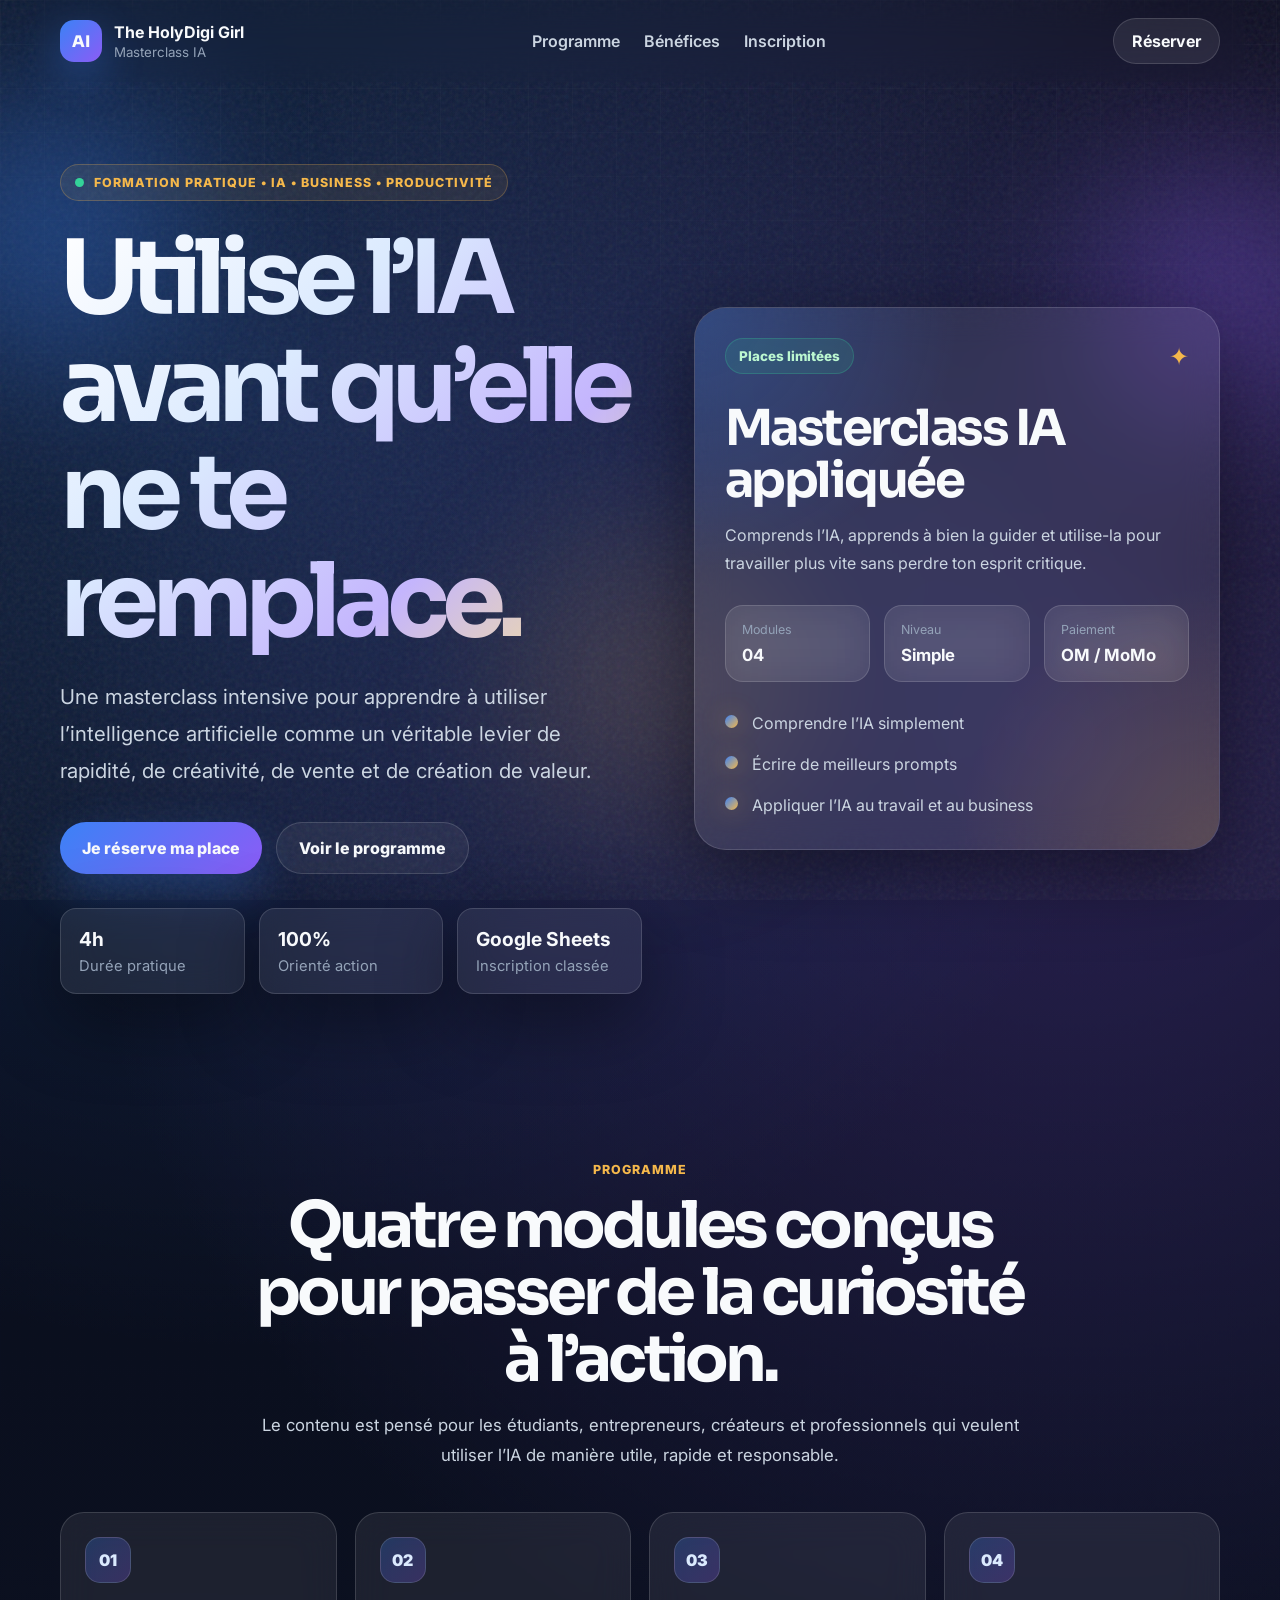
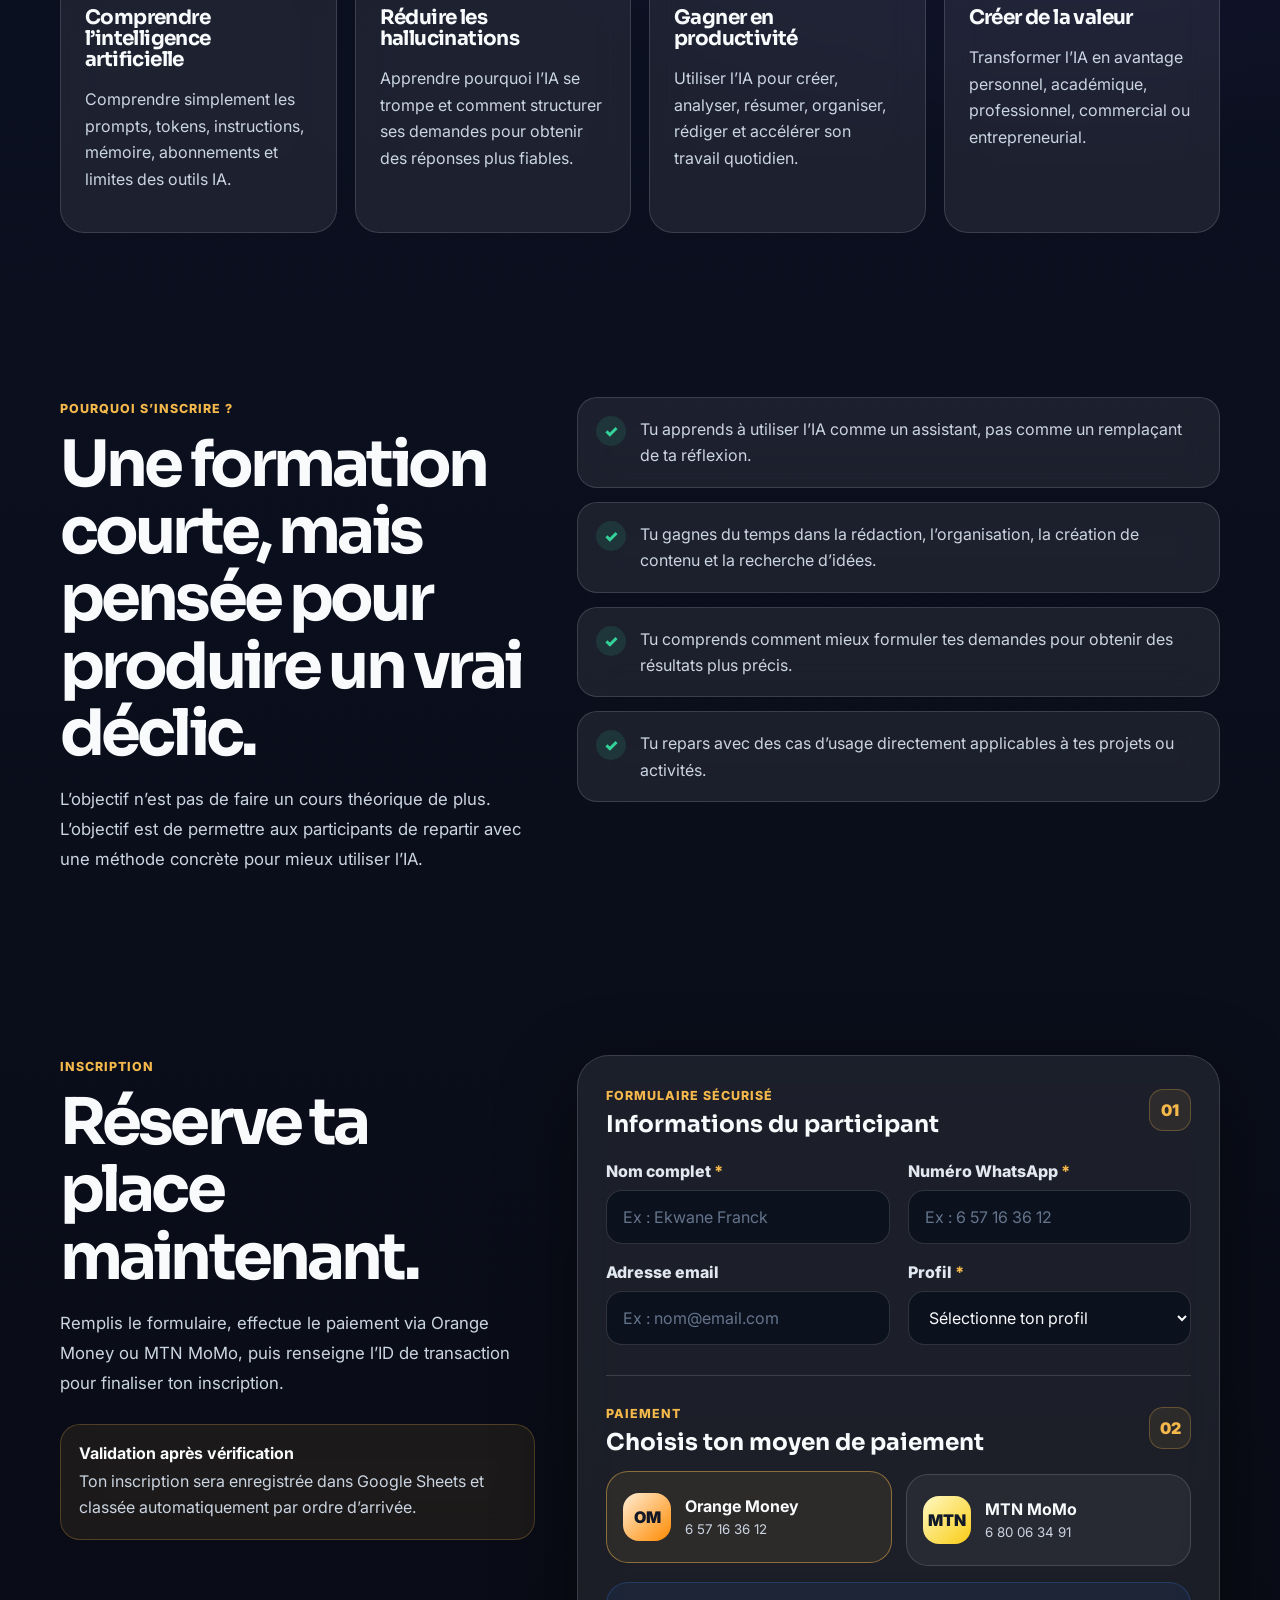
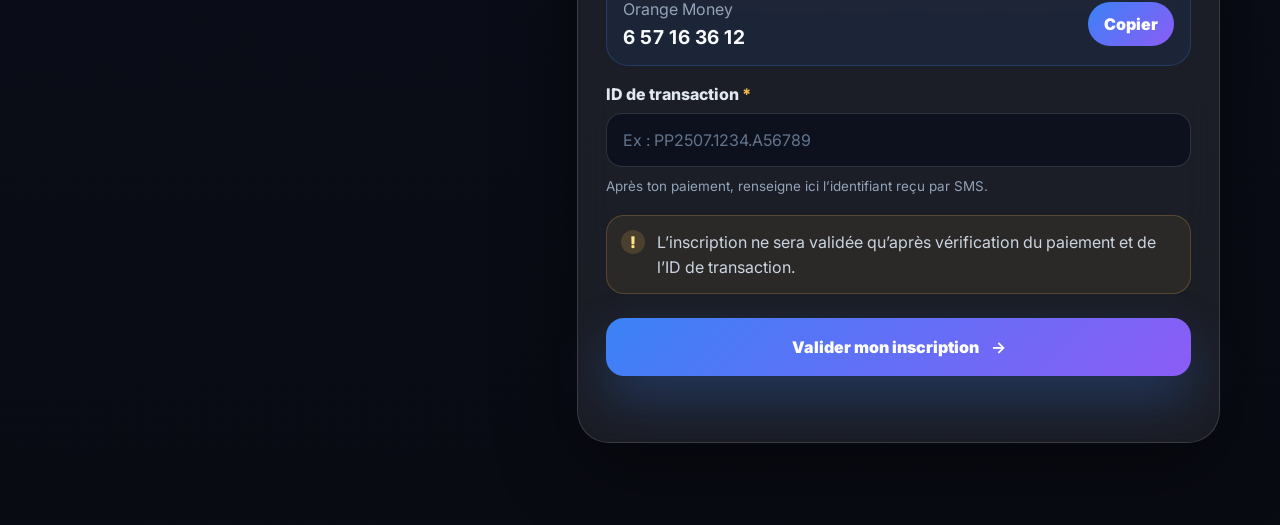
==== index.html @ cb7b7ffd "Add files via upload" ====
<!DOCTYPE html>
<html lang="fr">
<head>
  <meta charset="UTF-8" />
  <meta name="viewport" content="width=device-width, initial-scale=1.0" />
  <title>Inscription Masterclass IA — The HolyDigi Girl</title>
  <meta name="description" content="Inscrivez-vous à la masterclass IA pratique pour apprendre à utiliser l’intelligence artificielle comme un outil de productivité, de business et de création de valeur." />
  <link rel="preconnect" href="https://fonts.googleapis.com">
  <link rel="preconnect" href="https://fonts.gstatic.com" crossorigin>
  <link href="https://fonts.googleapis.com/css2?family=Inter:wght@400;500;600;700;800;900&family=Sora:wght@500;600;700;800&display=swap" rel="stylesheet">
  <link rel="stylesheet" href="Style.css" />
</head>
<body>
  <div class="site-noise"></div>
  <div class="orb orb-blue"></div>
  <div class="orb orb-violet"></div>
  <div class="orb orb-gold"></div>

  <header class="nav">
    <a href="#top" class="brand" aria-label="Retour en haut de page">
      <span class="brand-mark">AI</span>
      <span>
        <strong>The HolyDigi Girl</strong>
        <small>Masterclass IA</small>
      </span>
    </a>

    <nav class="nav-links" aria-label="Navigation principale">
      <a href="#programme">Programme</a>
      <a href="#benefices">Bénéfices</a>
      <a href="#inscription">Inscription</a>
    </nav>

    <a href="#inscription" class="nav-cta">Réserver</a>
  </header>

  <main id="top">
    <section class="hero section">
      <div class="hero-content reveal">
        <div class="eyebrow">
          <span class="pulse-dot"></span>
          Formation pratique • IA • Business • Productivité
        </div>

        <h1>Utilise l’IA avant qu’elle ne te remplace.</h1>

        <p class="hero-lead">
          Une masterclass intensive pour apprendre à utiliser l’intelligence artificielle comme un véritable levier de rapidité, de créativité, de vente et de création de valeur.
        </p>

        <div class="hero-actions">
          <a href="#inscription" class="btn btn-primary">Je réserve ma place</a>
          <a href="#programme" class="btn btn-secondary">Voir le programme</a>
        </div>

        <div class="trust-row" aria-label="Informations principales de la formation">
          <div>
            <strong>4h</strong>
            <span>Durée pratique</span>
          </div>
          <div>
            <strong>100%</strong>
            <span>Orienté action</span>
          </div>
          <div>
            <strong>Google Sheets</strong>
            <span>Inscription classée</span>
          </div>
        </div>
      </div>

      <aside class="hero-card reveal">
        <div class="card-glow"></div>
        <div class="hero-card-header">
          <span class="status-pill">Places limitées</span>
          <span class="spark">✦</span>
        </div>

        <h2>Masterclass IA appliquée</h2>
        <p>Comprends l’IA, apprends à bien la guider et utilise-la pour travailler plus vite sans perdre ton esprit critique.</p>

        <div class="mini-dashboard">
          <div class="metric-card">
            <span>Modules</span>
            <strong>04</strong>
          </div>
          <div class="metric-card">
            <span>Niveau</span>
            <strong>Simple</strong>
          </div>
          <div class="metric-card">
            <span>Paiement</span>
            <strong>OM / MoMo</strong>
          </div>
        </div>

        <div class="timeline">
          <div>
            <span></span>
            <p>Comprendre l’IA simplement</p>
          </div>
          <div>
            <span></span>
            <p>Écrire de meilleurs prompts</p>
          </div>
          <div>
            <span></span>
            <p>Appliquer l’IA au travail et au business</p>
          </div>
        </div>
      </aside>
    </section>

    <section id="programme" class="section reveal">
      <div class="section-heading">
        <span class="section-tag">Programme</span>
        <h2>Quatre modules conçus pour passer de la curiosité à l’action.</h2>
        <p>Le contenu est pensé pour les étudiants, entrepreneurs, créateurs et professionnels qui veulent utiliser l’IA de manière utile, rapide et responsable.</p>
      </div>

      <div class="module-grid">
        <article class="module-card">
          <span class="module-icon">01</span>
          <h3>Comprendre l’intelligence artificielle</h3>
          <p>Comprendre simplement les prompts, tokens, instructions, mémoire, abonnements et limites des outils IA.</p>
        </article>
        <article class="module-card">
          <span class="module-icon">02</span>
          <h3>Réduire les hallucinations</h3>
          <p>Apprendre pourquoi l’IA se trompe et comment structurer ses demandes pour obtenir des réponses plus fiables.</p>
        </article>
        <article class="module-card">
          <span class="module-icon">03</span>
          <h3>Gagner en productivité</h3>
          <p>Utiliser l’IA pour créer, analyser, résumer, organiser, rédiger et accélérer son travail quotidien.</p>
        </article>
        <article class="module-card">
          <span class="module-icon">04</span>
          <h3>Créer de la valeur</h3>
          <p>Transformer l’IA en avantage personnel, académique, professionnel, commercial ou entrepreneurial.</p>
        </article>
      </div>
    </section>

    <section id="benefices" class="section split-section reveal">
      <div>
        <span class="section-tag">Pourquoi s’inscrire ?</span>
        <h2>Une formation courte, mais pensée pour produire un vrai déclic.</h2>
        <p class="muted">
          L’objectif n’est pas de faire un cours théorique de plus. L’objectif est de permettre aux participants de repartir avec une méthode concrète pour mieux utiliser l’IA.
        </p>
      </div>

      <div class="benefit-list">
        <div class="benefit-item">
          <span>✓</span>
          <p>Tu apprends à utiliser l’IA comme un assistant, pas comme un remplaçant de ta réflexion.</p>
        </div>
        <div class="benefit-item">
          <span>✓</span>
          <p>Tu gagnes du temps dans la rédaction, l’organisation, la création de contenu et la recherche d’idées.</p>
        </div>
        <div class="benefit-item">
          <span>✓</span>
          <p>Tu comprends comment mieux formuler tes demandes pour obtenir des résultats plus précis.</p>
        </div>
        <div class="benefit-item">
          <span>✓</span>
          <p>Tu repars avec des cas d’usage directement applicables à tes projets ou activités.</p>
        </div>
      </div>
    </section>

    <section id="inscription" class="section registration-section reveal">
      <div class="registration-copy">
        <span class="section-tag">Inscription</span>
        <h2>Réserve ta place maintenant.</h2>
        <p>
          Remplis le formulaire, effectue le paiement via Orange Money ou MTN MoMo, puis renseigne l’ID de transaction pour finaliser ton inscription.
        </p>

        <div class="security-note">
          <strong>Validation après vérification</strong>
          <span>Ton inscription sera enregistrée dans Google Sheets et classée automatiquement par ordre d’arrivée.</span>
        </div>
      </div>

      <form id="registrationForm" class="form-card" novalidate>
        <div class="form-header">
          <div>
            <span class="form-kicker">Formulaire sécurisé</span>
            <h3>Informations du participant</h3>
          </div>
          <span class="form-step">01</span>
        </div>

        <div class="form-grid">
          <div class="field-group">
            <label for="fullName">Nom complet <span>*</span></label>
            <input type="text" id="fullName" name="fullName" placeholder="Ex : Ekwane Franck" required />
            <small class="error-message">Le nom complet est obligatoire.</small>
          </div>

          <div class="field-group">
            <label for="whatsapp">Numéro WhatsApp <span>*</span></label>
            <input type="tel" id="whatsapp" name="whatsapp" placeholder="Ex : 6 57 16 36 12" required />
            <small class="error-message">Le numéro WhatsApp est obligatoire.</small>
          </div>

          <div class="field-group">
            <label for="email">Adresse email</label>
            <input type="email" id="email" name="email" placeholder="Ex : nom@email.com" />
            <small class="error-message">Entre une adresse email valide.</small>
          </div>

          <div class="field-group">
            <label for="profile">Profil <span>*</span></label>
            <select id="profile" name="profile" required>
              <option value="">Sélectionne ton profil</option>
              <option>Étudiant(e)</option>
              <option>Entrepreneur(e)</option>
              <option>Salarié(e)</option>
              <option>Créateur / créatrice de contenu</option>
              <option>Autre</option>
            </select>
            <small class="error-message">Le profil est obligatoire.</small>
          </div>
        </div>

        <div class="payment-panel">
          <div class="payment-header">
            <div>
              <span class="form-kicker">Paiement</span>
              <h3>Choisis ton moyen de paiement</h3>
            </div>
            <span class="form-step">02</span>
          </div>

          <div class="payment-options" role="radiogroup" aria-label="Mode de paiement">
            <label class="payment-card active" data-provider="Orange Money">
              <input type="radio" name="paymentMethod" value="Orange Money" checked required />
              <span class="payment-logo orange">OM</span>
              <span>
                <strong>Orange Money</strong>
                <small>6 57 16 36 12</small>
              </span>
            </label>

            <label class="payment-card" data-provider="MTN Mobile Money">
              <input type="radio" name="paymentMethod" value="MTN Mobile Money" required />
              <span class="payment-logo mtn">MTN</span>
              <span>
                <strong>MTN MoMo</strong>
                <small>6 80 06 34 91</small>
              </span>
            </label>
          </div>

          <div class="copy-box">
            <div>
              <span id="selectedPaymentName">Orange Money</span>
              <strong id="selectedPaymentNumber">6 57 16 36 12</strong>
            </div>
            <button type="button" id="copyButton" class="copy-btn">Copier</button>
          </div>

          <div class="field-group transaction-field">
            <label for="transactionId">ID de transaction <span>*</span></label>
            <input type="text" id="transactionId" name="transactionId" placeholder="Ex : PP2507.1234.A56789" required />
            <small class="help-text">Après ton paiement, renseigne ici l’identifiant reçu par SMS.</small>
            <small class="error-message">L’ID de transaction est obligatoire pour valider l’inscription.</small>
          </div>

          <input type="hidden" id="paymentNumber" name="paymentNumber" value="6 57 16 36 12" />

          <div class="payment-warning">
            <span>!</span>
            <p>L’inscription ne sera validée qu’après vérification du paiement et de l’ID de transaction.</p>
          </div>
        </div>

        <button type="submit" class="submit-btn">
          <span>Valider mon inscription</span>
          <strong>→</strong>
        </button>

        <p id="formStatus" class="form-status" role="status" aria-live="polite"></p>
      </form>
    </section>
  </main>

  <a href="#inscription" class="mobile-sticky-cta">S’inscrire maintenant</a>

  <script src="Config.js"></script>
  <script src="Script.js"></script>
</body>
</html>
---- Style.css ----
/* Design premium sombre IA / business */
:root {
  --bg: #070B16;
  --bg-2: #0B1020;
  --panel: rgba(255, 255, 255, 0.075);
  --panel-strong: rgba(255, 255, 255, 0.11);
  --border: rgba(255, 255, 255, 0.14);
  --border-strong: rgba(255, 255, 255, 0.25);
  --text: #F8FAFC;
  --muted: #CBD5E1;
  --soft: #94A3B8;
  --blue: #3B82F6;
  --violet: #8B5CF6;
  --gold: #F5B84B;
  --orange: #FF8A00;
  --yellow: #FACC15;
  --danger: #FB7185;
  --success: #34D399;
  --shadow: 0 24px 80px rgba(0, 0, 0, 0.45);
  --radius-xl: 32px;
  --radius-lg: 24px;
  --radius-md: 16px;
  --max-width: 1160px;
}

* { box-sizing: border-box; }
html { scroll-behavior: smooth; }

body {
  margin: 0;
  font-family: "Inter", system-ui, -apple-system, BlinkMacSystemFont, "Segoe UI", sans-serif;
  background:
    radial-gradient(circle at 20% 10%, rgba(59, 130, 246, 0.22), transparent 28%),
    radial-gradient(circle at 84% 20%, rgba(139, 92, 246, 0.24), transparent 32%),
    linear-gradient(180deg, #070B16 0%, #0B1020 45%, #090B13 100%);
  color: var(--text);
  overflow-x: hidden;
}

body::before {
  content: "";
  position: fixed;
  inset: 0;
  pointer-events: none;
  background-image:
    linear-gradient(rgba(255,255,255,0.025) 1px, transparent 1px),
    linear-gradient(90deg, rgba(255,255,255,0.025) 1px, transparent 1px);
  background-size: 44px 44px;
  mask-image: linear-gradient(to bottom, black, transparent 75%);
}

a { color: inherit; text-decoration: none; }
button, input, select { font: inherit; }

.site-noise {
  position: fixed;
  inset: 0;
  pointer-events: none;
  opacity: 0.08;
  background-image: url("data:image/svg+xml,%3Csvg viewBox='0 0 256 256' xmlns='http://www.w3.org/2000/svg'%3E%3Cfilter id='noiseFilter'%3E%3CfeTurbulence type='fractalNoise' baseFrequency='0.8' numOctaves='3' stitchTiles='stitch'/%3E%3C/filter%3E%3Crect width='100%25' height='100%25' filter='url(%23noiseFilter)'/%3E%3C/svg%3E");
}

.orb {
  position: fixed;
  width: 280px;
  height: 280px;
  border-radius: 999px;
  filter: blur(80px);
  opacity: 0.35;
  pointer-events: none;
}

.orb-blue { top: 90px; left: -90px; background: var(--blue); }
.orb-violet { top: 150px; right: -90px; background: var(--violet); }
.orb-gold { bottom: 80px; left: 40%; background: rgba(245, 184, 75, 0.45); }

.nav {
  position: sticky;
  top: 0;
  z-index: 50;
  max-width: calc(var(--max-width) + 48px);
  margin: 0 auto;
  padding: 18px 24px;
  display: flex;
  align-items: center;
  justify-content: space-between;
  backdrop-filter: blur(18px);
}

.brand { display: inline-flex; align-items: center; gap: 12px; }

.brand-mark {
  width: 42px;
  height: 42px;
  display: grid;
  place-items: center;
  border-radius: 14px;
  background: linear-gradient(135deg, var(--blue), var(--violet));
  box-shadow: 0 14px 40px rgba(59, 130, 246, 0.35);
  font-family: "Sora", sans-serif;
  font-weight: 800;
}

.brand strong, .brand small { display: block; }
.brand small { color: var(--soft); margin-top: 2px; }

.nav-links {
  display: flex;
  align-items: center;
  gap: 24px;
  color: var(--muted);
  font-weight: 600;
}

.nav-links a:hover { color: var(--text); }

.nav-cta {
  padding: 12px 18px;
  border-radius: 999px;
  background: rgba(255, 255, 255, 0.08);
  border: 1px solid var(--border);
  font-weight: 700;
}

.section {
  width: min(var(--max-width), calc(100% - 40px));
  margin: 0 auto;
  padding: 82px 0;
  position: relative;
}

.hero {
  min-height: calc(100vh - 88px);
  display: grid;
  grid-template-columns: 1.05fr 0.95fr;
  gap: 52px;
  align-items: center;
}

.eyebrow, .section-tag, .form-kicker {
  color: var(--gold);
  font-weight: 800;
  letter-spacing: 0.08em;
  text-transform: uppercase;
  font-size: 0.78rem;
}

.eyebrow {
  display: inline-flex;
  align-items: center;
  gap: 10px;
  padding: 10px 14px;
  border: 1px solid rgba(245, 184, 75, 0.25);
  border-radius: 999px;
  background: rgba(245, 184, 75, 0.08);
}

.pulse-dot {
  width: 9px;
  height: 9px;
  border-radius: 999px;
  background: var(--success);
  box-shadow: 0 0 0 rgba(52, 211, 153, 0.65);
  animation: pulse 1.8s infinite;
}

@keyframes pulse {
  0% { box-shadow: 0 0 0 0 rgba(52, 211, 153, 0.55); }
  70% { box-shadow: 0 0 0 12px rgba(52, 211, 153, 0); }
  100% { box-shadow: 0 0 0 0 rgba(52, 211, 153, 0); }
}

h1, h2, h3 {
  font-family: "Sora", "Inter", sans-serif;
  line-height: 1.05;
  margin: 0;
}

h1 {
  font-size: clamp(3rem, 8vw, 6.6rem);
  letter-spacing: -0.075em;
  margin: 24px 0;
  background: linear-gradient(135deg, #ffffff, #dbeafe 36%, #c4b5fd 70%, #fde68a);
  -webkit-background-clip: text;
  color: transparent;
}

.hero-lead {
  font-size: clamp(1.05rem, 2vw, 1.28rem);
  line-height: 1.8;
  color: var(--muted);
  max-width: 660px;
  margin: 0 0 32px;
}

.hero-actions { display: flex; flex-wrap: wrap; gap: 14px; }

.btn {
  display: inline-flex;
  align-items: center;
  justify-content: center;
  min-height: 52px;
  padding: 0 22px;
  border-radius: 999px;
  font-weight: 800;
  transition: transform 0.25s ease, border-color 0.25s ease, background 0.25s ease;
}

.btn:hover, .submit-btn:hover, .copy-btn:hover, .nav-cta:hover { transform: translateY(-2px); }

.btn-primary {
  background: linear-gradient(135deg, var(--blue), var(--violet));
  box-shadow: 0 20px 48px rgba(59, 130, 246, 0.3);
}

.btn-secondary {
  border: 1px solid var(--border);
  background: rgba(255, 255, 255, 0.06);
}

.trust-row {
  display: grid;
  grid-template-columns: repeat(3, minmax(0, 1fr));
  gap: 14px;
  margin-top: 34px;
  max-width: 620px;
}

.trust-row div, .metric-card, .module-card, .form-card, .hero-card, .security-note, .benefit-item {
  border: 1px solid var(--border);
  background: var(--panel);
  backdrop-filter: blur(18px);
  box-shadow: var(--shadow);
}

.trust-row div { padding: 18px; border-radius: var(--radius-md); }
.trust-row strong { display: block; font-size: 1.2rem; }
.trust-row span { color: var(--soft); font-size: 0.92rem; margin-top: 6px; display: block; }

.hero-card {
  position: relative;
  border-radius: var(--radius-xl);
  padding: 30px;
  overflow: hidden;
}

.card-glow {
  position: absolute;
  inset: -1px;
  background:
    radial-gradient(circle at top left, rgba(59, 130, 246, 0.25), transparent 35%),
    radial-gradient(circle at bottom right, rgba(245, 184, 75, 0.18), transparent 35%);
  pointer-events: none;
}

.hero-card > *:not(.card-glow) { position: relative; }

.hero-card-header, .form-header, .payment-header {
  display: flex;
  align-items: center;
  justify-content: space-between;
  gap: 16px;
}

.status-pill {
  padding: 9px 13px;
  border-radius: 999px;
  background: rgba(52, 211, 153, 0.12);
  border: 1px solid rgba(52, 211, 153, 0.24);
  color: #bbf7d0;
  font-weight: 800;
  font-size: 0.84rem;
}

.spark { color: var(--gold); font-size: 1.5rem; }

.hero-card h2 {
  font-size: clamp(2rem, 4vw, 3.1rem);
  letter-spacing: -0.05em;
  margin: 28px 0 14px;
}

.hero-card p { color: var(--muted); line-height: 1.7; }

.mini-dashboard { display: grid; grid-template-columns: repeat(3, 1fr); gap: 14px; margin: 28px 0; }

.metric-card { box-shadow: none; border-radius: 18px; padding: 16px; }
.metric-card span { display: block; color: var(--soft); font-size: 0.78rem; margin-bottom: 8px; }
.metric-card strong { font-size: 1.05rem; }

.timeline { display: grid; gap: 14px; margin-top: 24px; }
.timeline div { display: flex; gap: 14px; align-items: flex-start; }

.timeline span {
  width: 13px;
  height: 13px;
  border-radius: 999px;
  flex: 0 0 auto;
  margin-top: 5px;
  background: linear-gradient(135deg, var(--blue), var(--gold));
  box-shadow: 0 0 24px rgba(245, 184, 75, 0.35);
}

.timeline p { margin: 0; }

.section-heading { text-align: center; max-width: 780px; margin: 0 auto 42px; }

.section-heading h2, .split-section h2, .registration-copy h2 {
  font-size: clamp(2.1rem, 5vw, 4.2rem);
  letter-spacing: -0.06em;
  margin: 14px 0;
}

.section-heading p, .muted, .registration-copy p {
  color: var(--muted);
  line-height: 1.8;
  font-size: 1.05rem;
}

.module-grid { display: grid; grid-template-columns: repeat(4, 1fr); gap: 18px; }

.module-card {
  border-radius: var(--radius-lg);
  padding: 24px;
  min-height: 270px;
  box-shadow: none;
  transition: transform 0.25s ease, border-color 0.25s ease, background 0.25s ease;
}

.module-card:hover {
  transform: translateY(-8px);
  border-color: rgba(245, 184, 75, 0.34);
  background: var(--panel-strong);
}

.module-icon {
  width: 46px;
  height: 46px;
  border-radius: 15px;
  display: grid;
  place-items: center;
  background: linear-gradient(135deg, rgba(59, 130, 246, 0.25), rgba(139, 92, 246, 0.25));
  border: 1px solid var(--border);
  color: #dbeafe;
  font-weight: 900;
  margin-bottom: 24px;
}

.module-card h3 { font-size: 1.25rem; letter-spacing: -0.03em; margin-bottom: 14px; }
.module-card p { color: var(--muted); line-height: 1.65; }

.split-section, .registration-section {
  display: grid;
  grid-template-columns: 0.85fr 1.15fr;
  gap: 42px;
  align-items: start;
}

.benefit-list { display: grid; gap: 14px; }

.benefit-item {
  box-shadow: none;
  border-radius: 20px;
  padding: 18px;
  display: flex;
  gap: 14px;
  align-items: flex-start;
}

.benefit-item span {
  width: 30px;
  height: 30px;
  border-radius: 999px;
  display: grid;
  place-items: center;
  flex: 0 0 auto;
  background: rgba(52, 211, 153, 0.12);
  color: var(--success);
  font-weight: 900;
}

.benefit-item p { color: var(--muted); line-height: 1.65; margin: 0; }

.security-note {
  box-shadow: none;
  margin-top: 26px;
  padding: 18px;
  border-radius: 20px;
  display: grid;
  gap: 6px;
  border-color: rgba(245, 184, 75, 0.24);
  background: rgba(245, 184, 75, 0.075);
}

.security-note span { color: var(--muted); line-height: 1.6; }

.form-card { border-radius: var(--radius-xl); padding: 28px; }

.form-step {
  width: 42px;
  height: 42px;
  border-radius: 14px;
  display: grid;
  place-items: center;
  color: var(--gold);
  border: 1px solid rgba(245, 184, 75, 0.28);
  background: rgba(245, 184, 75, 0.08);
  font-weight: 900;
}

.form-header h3, .payment-header h3 { margin-top: 8px; font-size: 1.45rem; }

.form-grid {
  display: grid;
  grid-template-columns: repeat(2, 1fr);
  gap: 18px;
  margin-top: 24px;
}

.field-group { display: grid; gap: 9px; }
.field-group label { font-weight: 800; color: #e2e8f0; }
.field-group label span { color: var(--gold); }

input, select {
  width: 100%;
  min-height: 54px;
  border-radius: 16px;
  border: 1px solid var(--border);
  background: rgba(8, 13, 27, 0.72);
  color: var(--text);
  padding: 0 16px;
  outline: none;
  transition: border-color 0.2s ease, box-shadow 0.2s ease, background 0.2s ease;
}

input::placeholder { color: #64748b; }

input:focus, select:focus {
  border-color: rgba(59, 130, 246, 0.75);
  box-shadow: 0 0 0 4px rgba(59, 130, 246, 0.14);
  background: rgba(8, 13, 27, 0.95);
}

.field-group.invalid input, .field-group.invalid select {
  border-color: rgba(251, 113, 133, 0.75);
  box-shadow: 0 0 0 4px rgba(251, 113, 133, 0.12);
}

.error-message { color: var(--danger); display: none; font-size: 0.84rem; }
.field-group.invalid .error-message { display: block; }

.help-text { color: var(--soft); font-size: 0.84rem; line-height: 1.55; }

.payment-panel {
  margin-top: 30px;
  padding-top: 26px;
  border-top: 1px solid var(--border);
}

.payment-options { display: grid; grid-template-columns: repeat(2, 1fr); gap: 14px; margin-top: 20px; }

.payment-card {
  min-height: 92px;
  border-radius: 22px;
  border: 1px solid var(--border);
  background: rgba(255, 255, 255, 0.055);
  padding: 16px;
  display: flex;
  align-items: center;
  gap: 14px;
  cursor: pointer;
  transition: transform 0.22s ease, border-color 0.22s ease, background 0.22s ease;
}

.payment-card:hover, .payment-card.active {
  transform: translateY(-3px);
  border-color: rgba(245, 184, 75, 0.48);
  background: rgba(245, 184, 75, 0.08);
}

.payment-card input {
  position: absolute;
  opacity: 0;
  pointer-events: none;
}

.payment-logo {
  width: 48px;
  height: 48px;
  border-radius: 16px;
  display: grid;
  place-items: center;
  font-weight: 900;
  color: #111827;
  flex: 0 0 auto;
}

.payment-logo.orange { background: linear-gradient(135deg, #ffedd5, var(--orange)); }
.payment-logo.mtn { background: linear-gradient(135deg, #fef9c3, var(--yellow)); }

.payment-card strong, .payment-card small { display: block; }
.payment-card small { color: var(--muted); margin-top: 5px; }

.copy-box {
  margin: 16px 0 18px;
  border: 1px solid rgba(59, 130, 246, 0.24);
  background: rgba(59, 130, 246, 0.08);
  border-radius: 22px;
  padding: 16px;
  display: flex;
  align-items: center;
  justify-content: space-between;
  gap: 14px;
}

.copy-box span { color: var(--soft); display: block; margin-bottom: 6px; }
.copy-box strong { font-size: 1.2rem; letter-spacing: 0.03em; }

.copy-btn {
  border: 0;
  border-radius: 999px;
  padding: 12px 16px;
  background: linear-gradient(135deg, var(--blue), var(--violet));
  color: white;
  font-weight: 900;
  cursor: pointer;
  transition: transform 0.22s ease, opacity 0.22s ease;
}

.copy-btn.copied { background: linear-gradient(135deg, var(--success), #22c55e); }
.transaction-field { margin-top: 14px; }

.payment-warning {
  margin: 18px 0 0;
  display: flex;
  gap: 12px;
  align-items: flex-start;
  color: #fde68a;
  background: rgba(245, 184, 75, 0.075);
  border: 1px solid rgba(245, 184, 75, 0.22);
  border-radius: 18px;
  padding: 14px;
}

.payment-warning span {
  width: 24px;
  height: 24px;
  border-radius: 999px;
  display: grid;
  place-items: center;
  background: rgba(245, 184, 75, 0.16);
  font-weight: 900;
  flex: 0 0 auto;
}

.payment-warning p { color: var(--muted); line-height: 1.55; margin: 0; }

.submit-btn {
  margin-top: 24px;
  width: 100%;
  min-height: 58px;
  border: 0;
  border-radius: 18px;
  color: white;
  cursor: pointer;
  font-weight: 900;
  display: flex;
  justify-content: center;
  gap: 12px;
  align-items: center;
  background: linear-gradient(135deg, var(--blue), var(--violet));
  box-shadow: 0 22px 52px rgba(59, 130, 246, 0.28);
  transition: transform 0.22s ease, opacity 0.22s ease;
}

.submit-btn:disabled {
  opacity: 0.55;
  cursor: not-allowed;
  transform: none;
}

.form-status {
  min-height: 24px;
  margin: 14px 0 0;
  color: var(--muted);
  text-align: center;
  line-height: 1.55;
}

.form-status.success { color: var(--success); }
.form-status.error { color: var(--danger); }

.mobile-sticky-cta {
  position: fixed;
  left: 16px;
  right: 16px;
  bottom: 16px;
  z-index: 80;
  display: none;
  min-height: 54px;
  border-radius: 999px;
  align-items: center;
  justify-content: center;
  font-weight: 900;
  background: linear-gradient(135deg, var(--blue), var(--violet));
  box-shadow: 0 18px 40px rgba(0, 0, 0, 0.35);
}

.reveal {
  opacity: 0;
  transform: translateY(28px);
  transition: opacity 0.8s ease, transform 0.8s ease;
}

.reveal.visible { opacity: 1; transform: translateY(0); }

@media (max-width: 980px) {
  .nav-links { display: none; }
  .hero, .split-section, .registration-section { grid-template-columns: 1fr; }
  .hero { min-height: auto; padding-top: 52px; }
  .module-grid { grid-template-columns: repeat(2, 1fr); }
  .hero-card { order: -1; }
}

@media (max-width: 680px) {
  .section {
    width: min(100% - 28px, var(--max-width));
    padding: 56px 0;
  }

  .nav { padding: 14px; }
  .brand small { display: none; }
  .nav-cta { display: none; }

  h1 { font-size: clamp(2.7rem, 16vw, 4.2rem); }

  .trust-row, .mini-dashboard, .form-grid, .payment-options, .module-grid {
    grid-template-columns: 1fr;
  }

  .form-card, .hero-card {
    padding: 22px;
    border-radius: 26px;
  }

  .copy-box {
    align-items: stretch;
    flex-direction: column;
  }

  .copy-btn { width: 100%; }

  .mobile-sticky-cta { display: flex; }
  body { padding-bottom: 78px; }
}
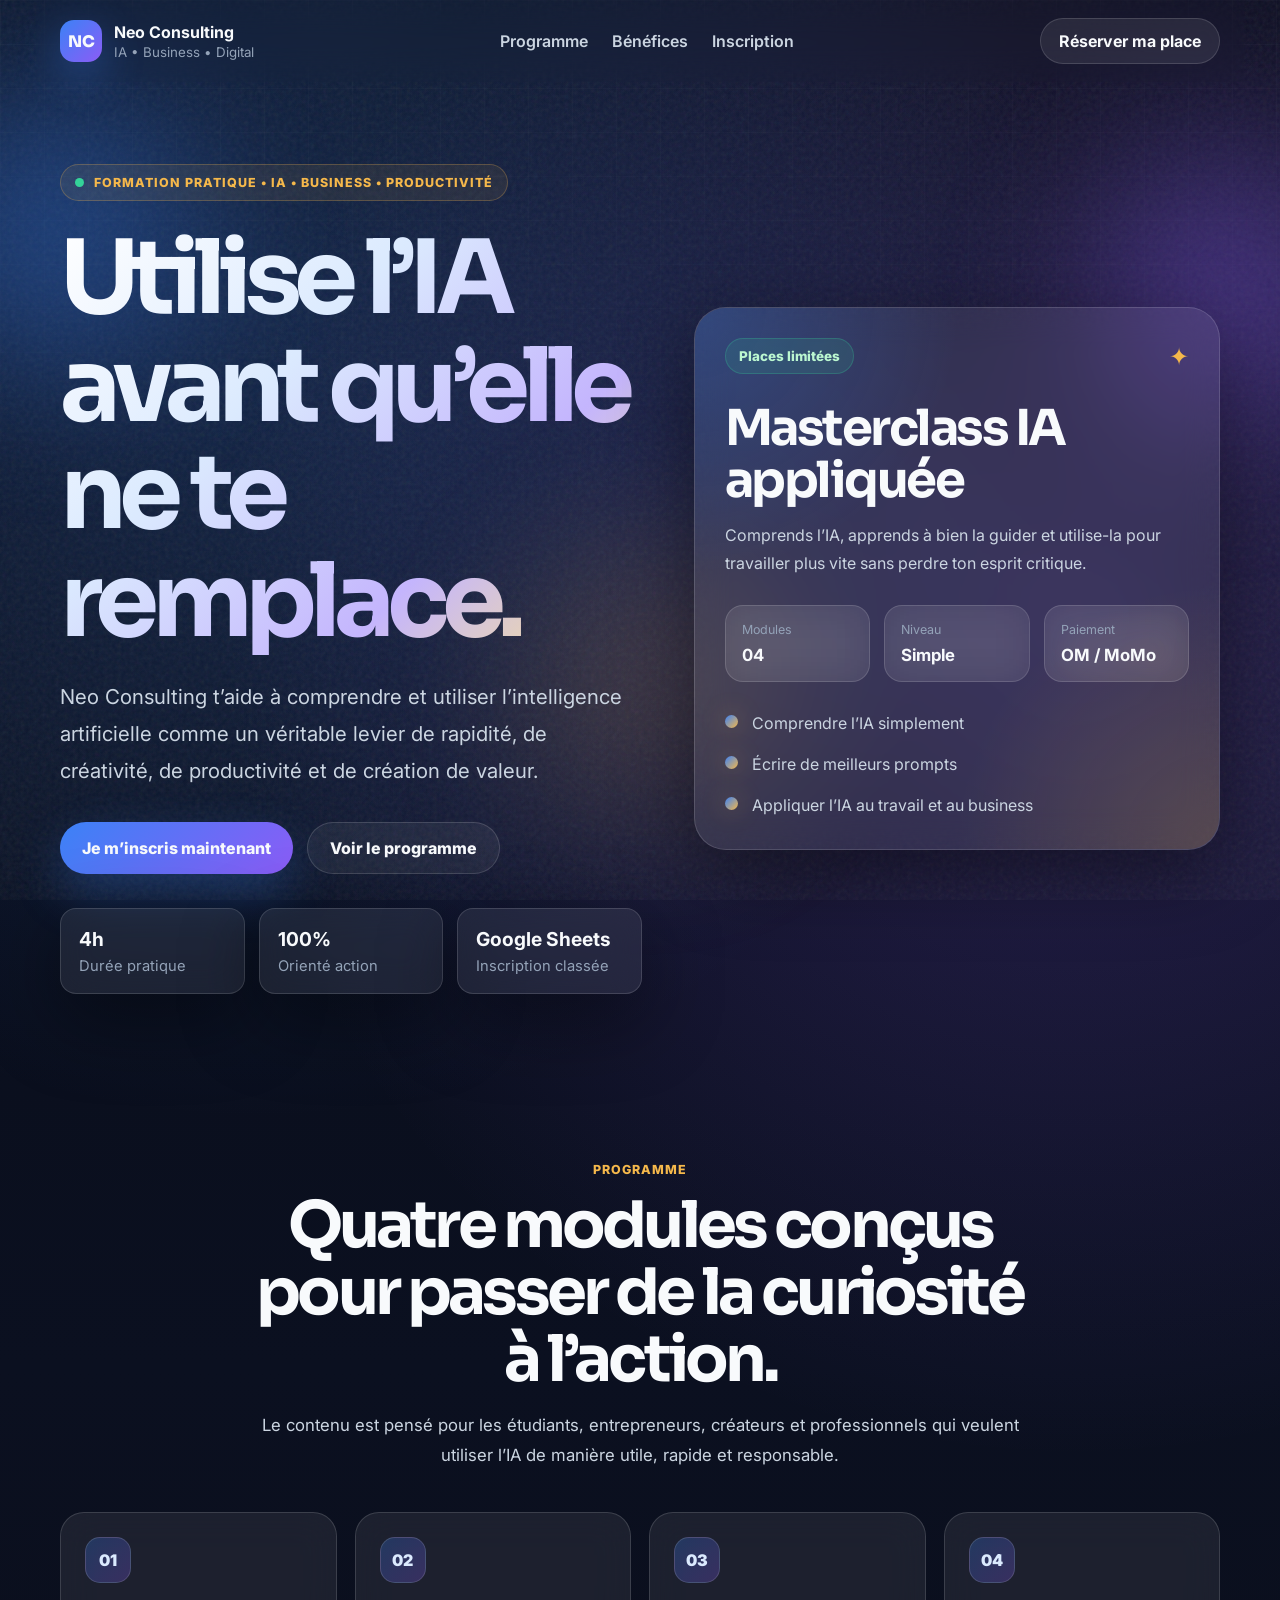
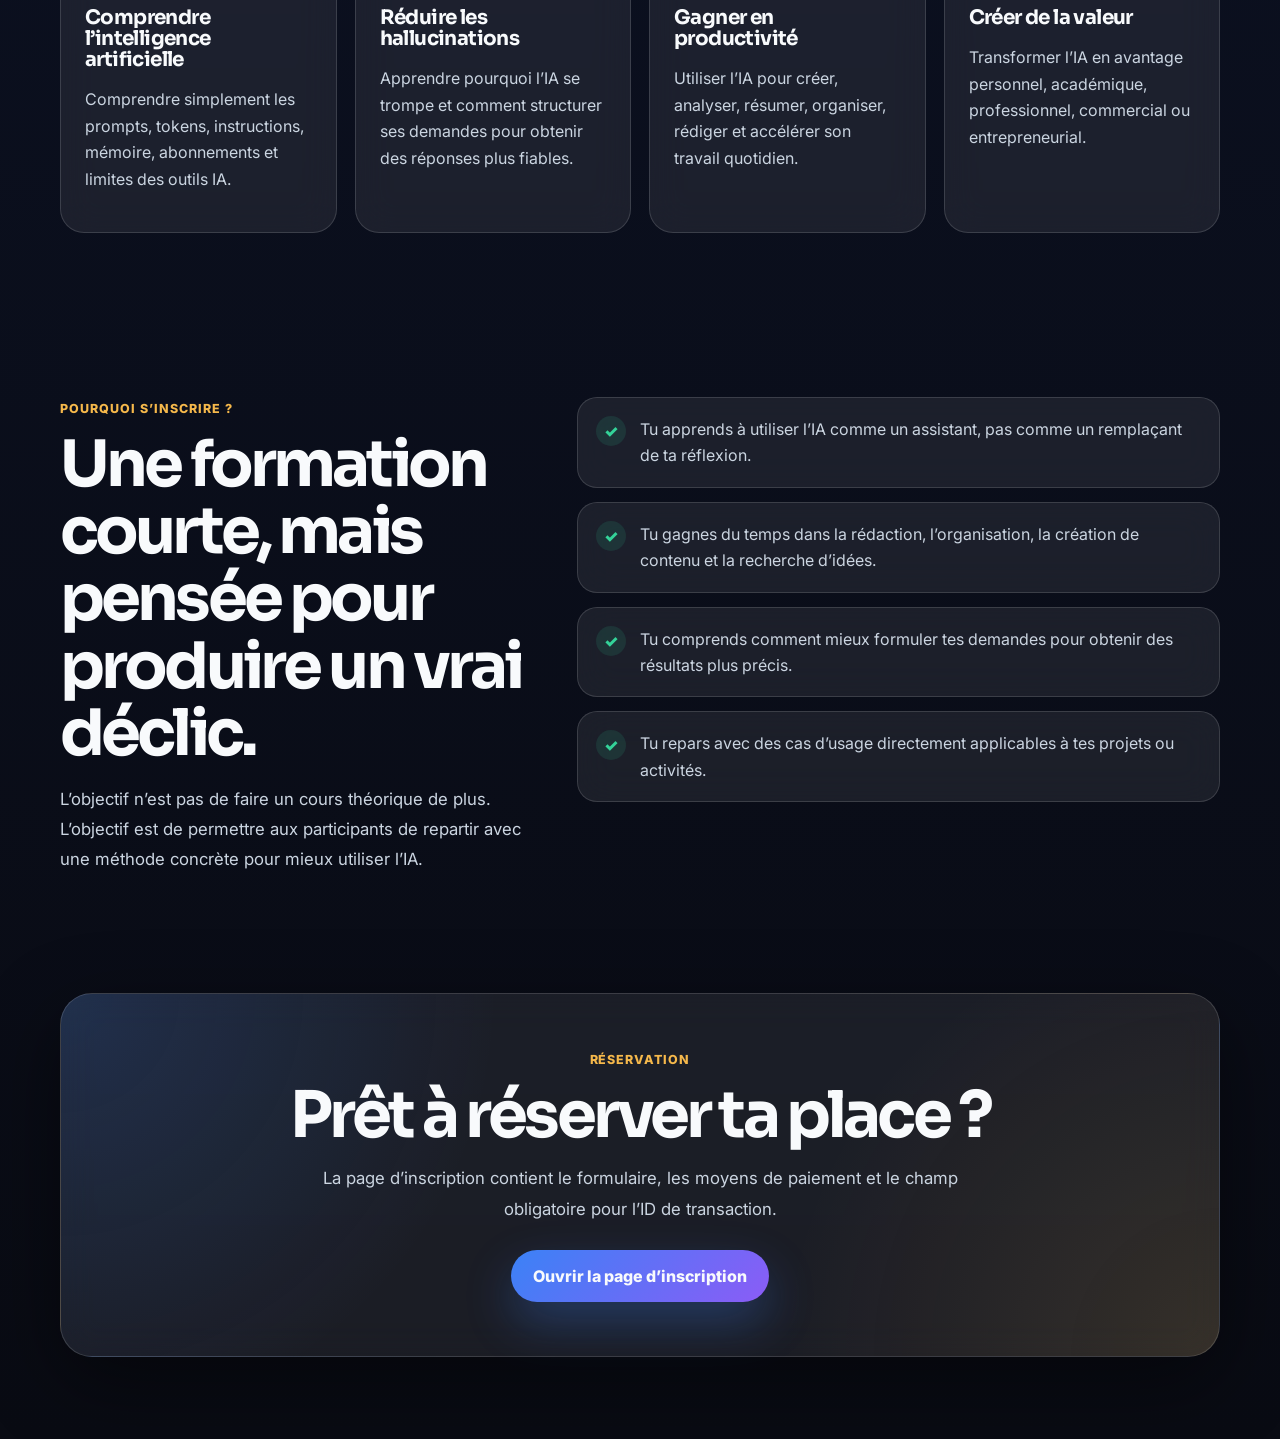
==== commit 513175d4: "Add files via upload" ====
--- a/index.html
+++ b/index.html
@@ -3,7 +3,7 @@
 <head>
   <meta charset="UTF-8" />
   <meta name="viewport" content="width=device-width, initial-scale=1.0" />
-  <title>Inscription Masterclass IA — The HolyDigi Girl</title>
+  <title>Inscription Neo Consulting — Masterclass IA</title>
   <meta name="description" content="Inscrivez-vous à la masterclass IA pratique pour apprendre à utiliser l’intelligence artificielle comme un outil de productivité, de business et de création de valeur." />
   <link rel="preconnect" href="https://fonts.googleapis.com">
   <link rel="preconnect" href="https://fonts.gstatic.com" crossorigin>
@@ -18,20 +18,20 @@
 
   <header class="nav">
     <a href="#top" class="brand" aria-label="Retour en haut de page">
-      <span class="brand-mark">AI</span>
+      <span class="brand-mark">NC</span>
       <span>
-        <strong>The HolyDigi Girl</strong>
-        <small>Masterclass IA</small>
+        <strong>Neo Consulting</strong>
+        <small>IA • Business • Digital</small>
       </span>
     </a>
 
     <nav class="nav-links" aria-label="Navigation principale">
       <a href="#programme">Programme</a>
       <a href="#benefices">Bénéfices</a>
-      <a href="#inscription">Inscription</a>
+      <a href="inscription.html">Inscription</a>
     </nav>
 
-    <a href="#inscription" class="nav-cta">Réserver</a>
+    <a href="inscription.html" class="nav-cta">Réserver ma place</a>
   </header>
 
   <main id="top">
@@ -45,11 +45,11 @@
         <h1>Utilise l’IA avant qu’elle ne te remplace.</h1>
 
         <p class="hero-lead">
-          Une masterclass intensive pour apprendre à utiliser l’intelligence artificielle comme un véritable levier de rapidité, de créativité, de vente et de création de valeur.
+          Neo Consulting t’aide à comprendre et utiliser l’intelligence artificielle comme un véritable levier de rapidité, de créativité, de productivité et de création de valeur.
         </p>
 
         <div class="hero-actions">
-          <a href="#inscription" class="btn btn-primary">Je réserve ma place</a>
+          <a href="inscription.html" class="btn btn-primary">Je m’inscris maintenant</a>
           <a href="#programme" class="btn btn-secondary">Voir le programme</a>
         </div>
 
@@ -171,125 +171,17 @@
       </div>
     </section>
 
-    <section id="inscription" class="section registration-section reveal">
-      <div class="registration-copy">
-        <span class="section-tag">Inscription</span>
-        <h2>Réserve ta place maintenant.</h2>
-        <p>
-          Remplis le formulaire, effectue le paiement via Orange Money ou MTN MoMo, puis renseigne l’ID de transaction pour finaliser ton inscription.
-        </p>
-
-        <div class="security-note">
-          <strong>Validation après vérification</strong>
-          <span>Ton inscription sera enregistrée dans Google Sheets et classée automatiquement par ordre d’arrivée.</span>
-        </div>
+    <section class="section final-cta reveal">
+      <div class="final-cta-card">
+        <span class="section-tag">Réservation</span>
+        <h2>Prêt à réserver ta place ?</h2>
+        <p>La page d’inscription contient le formulaire, les moyens de paiement et le champ obligatoire pour l’ID de transaction.</p>
+        <a href="inscription.html" class="btn btn-primary">Ouvrir la page d’inscription</a>
       </div>
-
-      <form id="registrationForm" class="form-card" novalidate>
-        <div class="form-header">
-          <div>
-            <span class="form-kicker">Formulaire sécurisé</span>
-            <h3>Informations du participant</h3>
-          </div>
-          <span class="form-step">01</span>
-        </div>
-
-        <div class="form-grid">
-          <div class="field-group">
-            <label for="fullName">Nom complet <span>*</span></label>
-            <input type="text" id="fullName" name="fullName" placeholder="Ex : Ekwane Franck" required />
-            <small class="error-message">Le nom complet est obligatoire.</small>
-          </div>
-
-          <div class="field-group">
-            <label for="whatsapp">Numéro WhatsApp <span>*</span></label>
-            <input type="tel" id="whatsapp" name="whatsapp" placeholder="Ex : 6 57 16 36 12" required />
-            <small class="error-message">Le numéro WhatsApp est obligatoire.</small>
-          </div>
-
-          <div class="field-group">
-            <label for="email">Adresse email</label>
-            <input type="email" id="email" name="email" placeholder="Ex : nom@email.com" />
-            <small class="error-message">Entre une adresse email valide.</small>
-          </div>
-
-          <div class="field-group">
-            <label for="profile">Profil <span>*</span></label>
-            <select id="profile" name="profile" required>
-              <option value="">Sélectionne ton profil</option>
-              <option>Étudiant(e)</option>
-              <option>Entrepreneur(e)</option>
-              <option>Salarié(e)</option>
-              <option>Créateur / créatrice de contenu</option>
-              <option>Autre</option>
-            </select>
-            <small class="error-message">Le profil est obligatoire.</small>
-          </div>
-        </div>
-
-        <div class="payment-panel">
-          <div class="payment-header">
-            <div>
-              <span class="form-kicker">Paiement</span>
-              <h3>Choisis ton moyen de paiement</h3>
-            </div>
-            <span class="form-step">02</span>
-          </div>
-
-          <div class="payment-options" role="radiogroup" aria-label="Mode de paiement">
-            <label class="payment-card active" data-provider="Orange Money">
-              <input type="radio" name="paymentMethod" value="Orange Money" checked required />
-              <span class="payment-logo orange">OM</span>
-              <span>
-                <strong>Orange Money</strong>
-                <small>6 57 16 36 12</small>
-              </span>
-            </label>
-
-            <label class="payment-card" data-provider="MTN Mobile Money">
-              <input type="radio" name="paymentMethod" value="MTN Mobile Money" required />
-              <span class="payment-logo mtn">MTN</span>
-              <span>
-                <strong>MTN MoMo</strong>
-                <small>6 80 06 34 91</small>
-              </span>
-            </label>
-          </div>
-
-          <div class="copy-box">
-            <div>
-              <span id="selectedPaymentName">Orange Money</span>
-              <strong id="selectedPaymentNumber">6 57 16 36 12</strong>
-            </div>
-            <button type="button" id="copyButton" class="copy-btn">Copier</button>
-          </div>
-
-          <div class="field-group transaction-field">
-            <label for="transactionId">ID de transaction <span>*</span></label>
-            <input type="text" id="transactionId" name="transactionId" placeholder="Ex : PP2507.1234.A56789" required />
-            <small class="help-text">Après ton paiement, renseigne ici l’identifiant reçu par SMS.</small>
-            <small class="error-message">L’ID de transaction est obligatoire pour valider l’inscription.</small>
-          </div>
-
-          <input type="hidden" id="paymentNumber" name="paymentNumber" value="6 57 16 36 12" />
-
-          <div class="payment-warning">
-            <span>!</span>
-            <p>L’inscription ne sera validée qu’après vérification du paiement et de l’ID de transaction.</p>
-          </div>
-        </div>
-
-        <button type="submit" class="submit-btn">
-          <span>Valider mon inscription</span>
-          <strong>→</strong>
-        </button>
-
-        <p id="formStatus" class="form-status" role="status" aria-live="polite"></p>
-      </form>
     </section>
   </main>
 
-  <a href="#inscription" class="mobile-sticky-cta">S’inscrire maintenant</a>
+  <a href="inscription.html" class="mobile-sticky-cta">S’inscrire maintenant</a>
 
   <script src="Config.js"></script>
   <script src="Script.js"></script>
--- a/Style.css
+++ b/Style.css
@@ -1,4 +1,4 @@
-/* Design premium sombre IA / business */
+/* Neo Consulting — Design premium sombre IA / business */
 :root {
   --bg: #070B16;
   --bg-2: #0B1020;
@@ -653,3 +653,35 @@
   .mobile-sticky-cta { display: flex; }
   body { padding-bottom: 78px; }
 }
+
+
+.nav-links a.active { color: var(--text); }
+.page-hero { padding-bottom: 30px; }
+.compact-heading { max-width: 920px; }
+.page-hero h1 { font-size: clamp(2.6rem, 7vw, 5rem); }
+.registration-only { padding-top: 30px; }
+.final-cta { padding-top: 20px; }
+.final-cta-card {
+  border-radius: var(--radius-xl);
+  padding: clamp(26px, 5vw, 54px);
+  text-align: center;
+  border: 1px solid var(--border);
+  background:
+    radial-gradient(circle at top left, rgba(59, 130, 246, 0.18), transparent 36%),
+    radial-gradient(circle at bottom right, rgba(245, 184, 75, 0.12), transparent 36%),
+    var(--panel);
+  backdrop-filter: blur(18px);
+  box-shadow: var(--shadow);
+}
+.final-cta-card h2 {
+  font-size: clamp(2.1rem, 5vw, 4.2rem);
+  letter-spacing: -0.06em;
+  margin: 14px 0;
+}
+.final-cta-card p {
+  color: var(--muted);
+  line-height: 1.8;
+  font-size: 1.05rem;
+  max-width: 700px;
+  margin: 0 auto 26px;
+}
